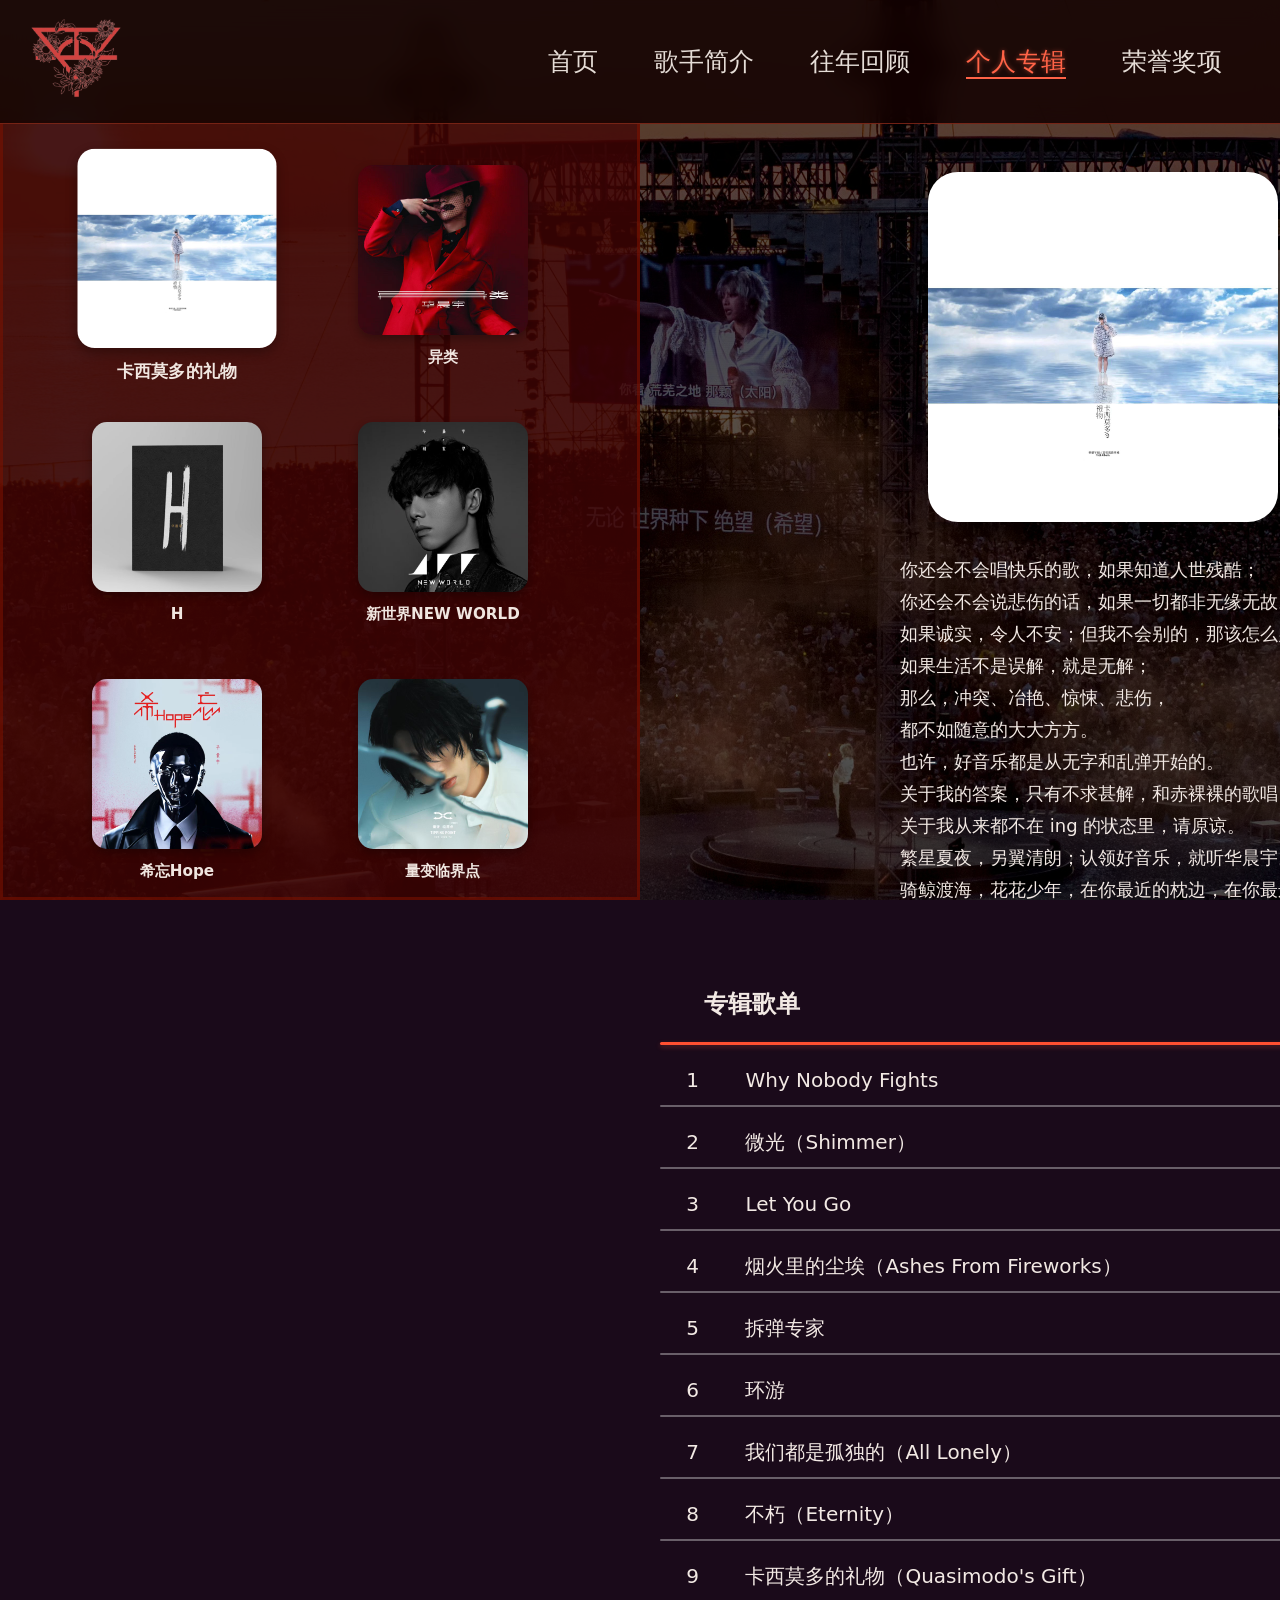
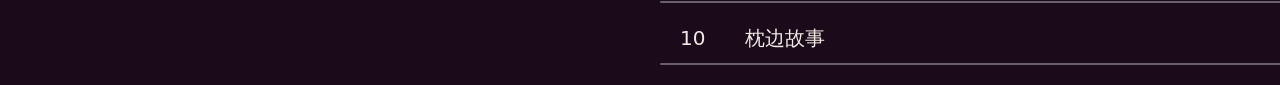
==== 个人专辑.html @ b03bc39d "首次提交：火星演唱会网站" ====
<!DOCTYPE html>
<html lang="en">
<head>
    <meta charset="UTF-8">
    <meta name="viewport" content="width=device-width, initial-scale=1.0">
    <title>火星演唱会</title>
    <link rel="stylesheet" href="个人专辑.css">
</head>
<script>
    document.addEventListener('DOMContentLoaded', function() {
        const radios = document.querySelectorAll('input[name="link-tab"]');
        const labels = document.querySelectorAll('.link-label');

        function updateActive() {
            const checkedId = document.querySelector('input[name="link-tab"]:checked')?.id;
            labels.forEach(label => {
                if (label.getAttribute('for') === checkedId) {
                    label.classList.add('active');
                } else {
                    label.classList.remove('active');
                }
            });
        }

        radios.forEach(radio => {
            radio.addEventListener('change', updateActive);
        });

        updateActive();
    });
</script>


<body>
    <nav class="navbar">
        <div class="logo">
            <img src="演唱会logo.png" alt="火星演唱会" class="logo-img">
        </div>
        <ul  class="nav-links">
            <li><a href="首页.html">首页</a></li>
            <li><a href="歌手简介.html">歌手简介</a></li>
            <li><a href="往年回顾.html">往年回顾</a></li>
            <li><a href="个人专辑.html" class="active">个人专辑</a></li>
            <li><a href="荣誉奖项.html">荣誉奖项</a></li>
        </ul>
    </nav>

        <nav class="background">
            <ul class="link">
                <li>
                    <label for="one" class="link-label" data-tab="one">
                        <img src="卡西莫多的礼物.jpg" alt="卡西莫多的礼物" class="link-img">
                        <span class="link-name"><strong>卡西莫多的礼物</strong></span>
                    </label>
                </li>
                <li>
                    <label for="two" class="link-label" data-tab="two">
                        <img src="异类.jpg" alt="异类" class="link-img">
                        <span class="link-name"><strong>异类</strong></span>
                    </label>
                </li>
                <li>
                    <label for="three" class="link-label" data-tab="three">
                        <img src="H.jpg" alt="H" class="link-img">
                        <span class="link-name"><strong>H</strong></span>
                    </label>
                </li>
                <li>
                    <label for="four" class="link-label" data-tab="four">
                        <img src="新世界.jpg" alt="新世界" class="link-img">
                        <span class="link-name"><strong>新世界NEW WORLD</strong></span>
                    </label>
                </li>
                <li>
                    <label for="five" class="link-label" data-tab="five">
                        <img src="希忘.jpg" alt="希忘" class="link-img">
                        <span class="link-name"><strong>希忘Hope</strong></span>
                    </label>
                </li>
                <li>
                    <label for="six" class="link-label" data-tab="six">
                        <img src="量变临界点.jpg" alt="量变临界点" class="link-img">
                        <span class="link-name"><strong>量变临界点</strong></span>
                    </label>
                </li>
            </ul>
        </nav>

        <input type="radio" name="link-tab" id="one" checked hidden>
        <input type="radio" name="link-tab" id="two" hidden>
        <input type="radio" name="link-tab" id="three" hidden>
        <input type="radio" name="link-tab" id="four" hidden>
        <input type="radio" name="link-tab" id="five" hidden>
        <input type="radio" name="link-tab" id="six" hidden>

    <div class="guodu">
        <div class="intro" data-tab="one">
            <div class="intro-img">
                <img src="卡西莫多的礼物.jpg" alt="卡西莫多的礼物">
            </div>
            <div class="intro-text">
                                &emsp;&emsp;你还会不会唱快乐的歌，如果知道人世残酷；
                                <br>&emsp;&emsp;你还会不会说悲伤的话，如果一切都非无缘无故。 
                                <br>&emsp;&emsp;如果诚实，令人不安；但我不会别的，那该怎么办？
                                <br>&emsp;&emsp;如果生活不是误解，就是无解；
                                <br>&emsp;&emsp;那么，冲突、冶艳、惊悚、悲伤，
                                <br>&emsp;&emsp;都不如随意的大大方方。 
                                <br>&emsp;&emsp;也许，好音乐都是从无字和乱弹开始的。
                                <br>&emsp;&emsp;关于我的答案，只有不求甚解，和赤裸裸的歌唱，
                                <br>&emsp;&emsp;关于我从来都不在 ing 的状态里，请原谅。 
                                <br>&emsp;&emsp;繁星夏夜，另翼清朗；认领好音乐，就听华晨宇。
                                <br>&emsp;&emsp;骑鲸渡海，花花少年，在你最近的枕边，在你最远的远方。
            </div>
            <div class="songs">
                    <div class="songslink-header">
                        <h2>专辑歌单</h2>
                        <p class="timetitle"><strong>时长</strong></p>
                    </div>
                    <hr>
                    <div class="songs-text">
                        <p class="name">&emsp;&nbsp;1&emsp;&emsp;&nbsp;Why Nobody Fights</p>
                        <p class="time">4:03</p>
                    </div>
                    <div class="songs-line"></div>
                
                    <div class="songs-text">
                        <p class="name">&emsp;&nbsp;2&emsp;&emsp;&nbsp;微光（Shimmer）</p>
                        <p class="time">4:26</p>
                    </div>
                    <div class="songs-line"></div>
                    <div class="songs-text">
                        <p class="name">&emsp;&nbsp;3&emsp;&emsp;&nbsp;Let You Go</p>
                        <p class="time">4:16</p>
                    </div>
                    <div class="songs-line"></div>
                    <div class="songs-text">
                        <p class="name">&emsp;&nbsp;4&emsp;&emsp;&nbsp;烟火里的尘埃（Ashes From Fireworks）</p>
                        <p class="time">5:21</p>
                    </div>
                    <div class="songs-line"></div>
                    <div class="songs-text">
                        <p class="name">&emsp;&nbsp;5&emsp;&emsp;&nbsp;拆弹专家</p>
                        <p class="time">2:47</p>
                    </div>
                    <div class="songs-line"></div>
                    <div class="songs-text">
                        <p class="name">&emsp;&nbsp;6&emsp;&emsp;&nbsp;环游</p>
                        <p class="time">4:00</p>
                    </div>
                    <div class="songs-line"></div>
                    <div class="songs-text">
                        <p class="name">&emsp;&nbsp;7&emsp;&emsp;&nbsp;我们都是孤独的（All Lonely）</p>
                        <p class="time">4:03</p>
                    </div>
                    <div class="songs-line"></div>
                    <div class="songs-text">
                        <p class="name">&emsp;&nbsp;8&emsp;&emsp;&nbsp;不朽（Eternity）</p>
                        <p class="time">3:23</p>
                    </div>
                    <div class="songs-line"></div>
                    <div class="songs-text">
                        <p class="name">&emsp;&nbsp;9&emsp;&emsp;&nbsp;卡西莫多的礼物（Quasimodo's Gift）</p>
                        <p class="time">3:34</p>
                    </div>
                    <div class="songs-line"></div>
                    <div class="songs-text">
                        <p class="name">&emsp;10&emsp;&emsp;枕边故事</p>
                        <p class="time">4:23</p>
                    </div>
                    <div class="songs-line"></div>
            </div>
        </div>
        <div class="intro" data-tab="two">
            <div class="intro-img">
                <img src="异类.jpg" alt="异类">
            </div>
            <div class="intro-text">
                    &emsp;&emsp;《异类》作为华晨宇第二张个人大碟，收录11首歌曲，总共有7首华晨宇的原创作品，曲风涵盖pop，摇滚，古典，说唱等；专辑风格在霸气、深情、搞怪、温柔中变焕，首首好听，制作精良，呈现出一个多面的鬼才精灵华晨宇。
                    <br>&emsp;&emsp;《异类》整张专辑的制作人是新锐才华音乐人郑楠，从华晨宇个人第一张专辑合作到第二张，两人碰撞出更多的新声火花。部分歌曲的混音邀请了荣获过12项葛莱美奖的美国大师级混音师ken lewis 做混音。专辑MASTER工程则请到了美国顶级母带处理工程师Joe LaPorta。可见此次唱片，精工细作，是名副其实的大师级制作阵容，心血之作，诚意出击。
            </div>
            <div class="songs">
                    <div class="songslink-header">
                        <h2>专辑歌单</h2>
                        <p class="timetitle"><strong>时长</strong></p>
                    </div>
                    <hr>
                    <div class="songs-text">
                        <p class="name">&emsp;&nbsp;1&emsp;&emsp;&nbsp;我管你</p>
                        <p class="time">4:26</p>
                    </div>
                    <div class="songs-line"></div>
                
                    <div class="songs-text">
                        <p class="name">&emsp;&nbsp;2&emsp;&emsp;&nbsp;国王与乞丐</p>
                        <p class="time">4:05</p>
                    </div>
                    <div class="songs-line"></div>
                    <div class="songs-text">
                        <p class="name">&emsp;&nbsp;3&emsp;&emsp;&nbsp;蜉蝣</p>
                        <p class="time">5:07</p>
                    </div>
                    <div class="songs-line"></div>
                    <div class="songs-text">
                        <p class="name">&emsp;&nbsp;4&emsp;&emsp;&nbsp;反义词</p>
                        <p class="time">4:16</p>
                    </div>
                    <div class="songs-line"></div>
                    <div class="songs-text">
                        <p class="name">&emsp;&nbsp;5&emsp;&emsp;&nbsp;异类</p>
                        <p class="time">3:28</p>
                    </div>
                    <div class="songs-line"></div>
                    <div class="songs-text">
                        <p class="name">&emsp;&nbsp;6&emsp;&emsp;&nbsp;逃离乌托邦</p>
                        <p class="time">4:04</p>
                    </div>
                    <div class="songs-line"></div>
                    <div class="songs-text">
                        <p class="name">&emsp;&nbsp;7&emsp;&emsp;&nbsp;世界是个动物园</p>
                        <p class="time">3:56</p>
                    </div>
                    <div class="songs-line"></div>
                    <div class="songs-text">
                        <p class="name">&emsp;&nbsp;8&emsp;&emsp;&nbsp;变相怪杰</p>
                        <p class="time">3:19</p>
                    </div>
                    <div class="songs-line"></div>
                    <div class="songs-text">
                        <p class="name">&emsp;&nbsp;9&emsp;&emsp;&nbsp;写给未来的孩子</p>
                        <p class="time">5:19</p>
                    </div>
                    <div class="songs-line"></div>
                    <div class="songs-text">
                        <p class="name">&emsp;10&emsp;&emsp;地球之盐</p>
                        <p class="time">5:19</p>
                    </div>
                    <div class="songs-line"></div>
                    <div class="songs-text">
                        <p class="name">&emsp;11&emsp;&emsp;忧伤的巨人</p>
                        <p class="time">3:23</p>
                    </div>
                    <div class="songs-line"></div>
            </div>
        </div>
        <div class="intro" data-tab="three">
            <div class="intro-img">
                <img src="H.jpg" alt="H">
            </div>
            <div class="intro-text">
                    &emsp;&emsp;华晨宇第三张专辑《H》，曲风涵盖New Age、pop、摇滚、抒情、说唱等，风格多变，品质精良，在听觉上让听众在不同的曲风中切换，给听众带来一个首首不同的华晨宇。专辑封面，简洁大气的黑白风延续了时尚感，封面随意的黑白线条也极具设计感，泼墨式的“指纹”状涂鸦线条诠释华晨宇的多变音乐风 。
            </div>
            <div class="songs">
                    <div class="songslink-header">
                        <h2>专辑歌单</h2>
                        <p class="timetitle"><strong>时长</strong></p>
                    </div>
                    <hr>
                    <div class="songs-text">
                        <p class="name">&emsp;&nbsp;1&emsp;&emsp;&nbsp;Here We Are</p>
                        <p class="time">4:50</p>
                    </div>
                    <div class="songs-line"></div>
                
                    <div class="songs-text">
                        <p class="name">&emsp;&nbsp;2&emsp;&emsp;&nbsp;巨鹿</p>
                        <p class="time">4:53</p>
                    </div>
                    <div class="songs-line"></div>
                    <div class="songs-text">
                        <p class="name">&emsp;&nbsp;3&emsp;&emsp;&nbsp;To Be Free</p>
                        <p class="time">3:45</p>
                    </div>
                    <div class="songs-line"></div>
                    <div class="songs-text">
                        <p class="name">&emsp;&nbsp;4&emsp;&emsp;&nbsp;For Forever</p>
                        <p class="time">4:40</p>
                    </div>
                    <div class="songs-line"></div>
                    <div class="songs-text">
                        <p class="name">&emsp;&nbsp;5&emsp;&emsp;&nbsp;我离孤单几公里</p>
                        <p class="time">4:05</p>
                    </div>
                    <div class="songs-line"></div>
                    <div class="songs-text">
                        <p class="name">&emsp;&nbsp;6&emsp;&emsp;&nbsp;消失的昨天</p>
                        <p class="time">3:47</p>
                    </div>
                    <div class="songs-line"></div>
                    <div class="songs-text">
                        <p class="name">&emsp;&nbsp;7&emsp;&emsp;&nbsp;造物者</p>
                        <p class="time">3:11</p>
                    </div>
                    <div class="songs-line"></div>
                    <div class="songs-text">
                        <p class="name">&emsp;&nbsp;8&emsp;&emsp;&nbsp;我的滑板鞋2016</p>
                        <p class="time">3:55</p>
                    </div>
                    <div class="songs-line"></div>
            </div>
        </div>
        <div class="intro" data-tab="four">
            <div class="intro-img">
                <img src="新世界.jpg" alt="新世界">
            </div>
            <div class="intro-text">
                    &emsp;&emsp;睽违三年，华晨宇携全新创作专辑——《新世界NEW WORLD》归来。此次，华晨宇以“总监制”的身份深度参与新专辑的创作、创意及制作，试图为听众带来属于他的“全新世界”。本张专辑共收录8首华晨宇的原创作品，风格独特且多变，曲风涵盖摇滚、重金属、雷鬼、古风等。在制作方面，除包揽全部歌曲的作曲外，华晨宇还与知名制作人郑楠共同完成了大部分歌曲的编曲，并在每一首歌的作曲完成后，深度与词人沟通创作初衷，再由词人配合完成达意。因此，整张专辑具有浓厚的个人风格。
                    <br>&emsp;&emsp;《新世界NEW WORLD》是属于华晨宇的“全新世界”，是他个人成长理念的融入，也是他全新音乐三观的传达。希望每个游历《新世界NEW WORLD》的听众也都能感受到华晨宇独一无二的音乐以及其中蕴藏的深意。
            </div>
            <div class="songs">
                    <div class="songslink-header">
                        <h2>专辑歌单</h2>
                        <p class="timetitle"><strong>时长</strong></p>
                    </div>
                    <hr>
                    <div class="songs-text">
                        <p class="name">&emsp;&nbsp;1&emsp;&emsp;&nbsp;斗牛</p>
                        <p class="time">6:25</p>
                    </div>
                    <div class="songs-line"></div>
                
                    <div class="songs-text">
                        <p class="name">&emsp;&nbsp;2&emsp;&emsp;&nbsp;好想爱这个世界啊</p>
                        <p class="time">4:18</p>
                    </div>
                    <div class="songs-line"></div>
                    <div class="songs-text">
                        <p class="name">&emsp;&nbsp;3&emsp;&emsp;&nbsp;疯人院</p>
                        <p class="time">6:37</p>
                    </div>
                    <div class="songs-line"></div>
                    <div class="songs-text">
                        <p class="name">&emsp;&nbsp;4&emsp;&emsp;&nbsp;与火星的孩子对话</p>
                        <p class="time">5:09</p>
                    </div>
                    <div class="songs-line"></div>
                    <div class="songs-text">
                        <p class="name">&emsp;&nbsp;5&emsp;&emsp;&nbsp;七重人格</p>
                        <p class="time">6:34</p>
                    </div>
                    <div class="songs-line"></div>
                    <div class="songs-text">
                        <p class="name">&emsp;&nbsp;6&emsp;&emsp;&nbsp;神树</p>
                        <p class="time">5:18</p>
                    </div>
                    <div class="songs-line"></div>
                    <div class="songs-text">
                        <p class="name">&emsp;&nbsp;7&emsp;&emsp;&nbsp;降临</p>
                        <p class="time">4:23</p>
                    </div>
                    <div class="songs-line"></div>
                    <div class="songs-text">
                        <p class="name">&emsp;&nbsp;8&emsp;&emsp;&nbsp;新世界</p>
                        <p class="time">5:51</p>
                    </div>
                    <div class="songs-line"></div>
            </div>
        </div>
        <div class="intro" data-tab="five">
            <div class="intro-img">
                <img src="希忘.jpg" alt="希忘">
            </div>
            <div class="intro-text">
                    &emsp;&emsp;在这张全新专辑中，华晨宇提出了一个有哲学思辨意味的名称「希忘」。回顾世界历史，音乐和哲学确实有密切的关系，古希腊哲学家柏拉图曾在理想国中提到，音乐有对灵魂直接的影响。「哲学重要的是思考过程，不是那些答案。」 哲学（philosophy）的原始涵意是「爱与智慧」，是两个古希腊字「爱」（philia） 与「智慧」（sophia） 的结合，这种哲学精神近年常常出现在花花创作的音乐中。
                    <br>&emsp;&emsp;就像他创作的《好想爱这个世界啊》，并不是在形容抑郁症是什么样子，而是希望透过这首歌让大家思考如何正向的看待这个世界，并且关心身边有类似症状的朋友；或是新专辑中的新歌《小镇里的花》，这是一首描写失去挚爱亲人的歌曲，却用充满诗意的文风，用山、河、飞鸟等意象架构出独特的音乐空间，让听者置身其中进行自我思辨。听华晨宇的歌，对他来说过程比结果重要，他没有要给听众任何答案，因为许多人生重要的议题并没有标准答案。「怎样才是成功的人生？ 」、「怎样才算幸福？ 」，这些哲学的经典问题从来没有任何人能提供标准答案，只能每个人亲自去成长和感受。
            </div>
            <div class="songs">
                    <div class="songslink-header">
                        <h2>专辑歌单</h2>
                        <p class="timetitle"><strong>时长</strong></p>
                    </div>
                    <hr>
                    <div class="songs-text">
                        <p class="name">&emsp;&nbsp;1&emsp;&emsp;&nbsp;飞行模式</p>
                        <p class="time">4:25</p>
                    </div>
                    <div class="songs-line"></div>
                
                    <div class="songs-text">
                        <p class="name">&emsp;&nbsp;2&emsp;&emsp;&nbsp;小镇里的花</p>
                        <p class="time">5:21</p>
                    </div>
                    <div class="songs-line"></div>
                    <div class="songs-text">
                        <p class="name">&emsp;&nbsp;3&emsp;&emsp;&nbsp;小镇里的花（民乐版）</p>
                        <p class="time">5:37</p>
                    </div>
                    <div class="songs-line"></div>
                    <div class="songs-text">
                        <p class="name">&emsp;&nbsp;4&emsp;&emsp;&nbsp;黑白艺术家</p>
                        <p class="time">5:24</p>
                    </div>
                    <div class="songs-line"></div>
                    <div class="songs-text">
                        <p class="name">&emsp;&nbsp;5&emsp;&emsp;&nbsp;好想我回来啊</p>
                        <p class="time">5:04</p>
                    </div>
                    <div class="songs-line"></div>
                    <div class="songs-text">
                        <p class="name">&emsp;&nbsp;6&emsp;&emsp;&nbsp;花落时相遇</p>
                        <p class="time">5:57</p>
                    </div>
                    <div class="songs-line"></div>
                    <div class="songs-text">
                        <p class="name">&emsp;&nbsp;7&emsp;&emsp;&nbsp;走，一起去看日出吧</p>
                        <p class="time">4:35</p>
                    </div>
                    <div class="songs-line"></div>
                    <div class="songs-text">
                        <p class="name">&emsp;&nbsp;8&emsp;&emsp;&nbsp;向阳而生</p>
                        <p class="time">5:49</p>
                    </div>
                    <div class="songs-line"></div>
                    <div class="songs-text">
                        <p class="name">&emsp;&nbsp;9&emsp;&emsp;&nbsp;点燃银河尽头的篝火</p>
                        <p class="time">5:07</p>
                    </div>
                    <div class="songs-line"></div>
                    <div class="songs-text">
                        <p class="name">&emsp;10&emsp;&emsp;当全世界忘了我</p>
                        <p class="time">5:22</p>
                    </div>
                    <div class="songs-line"></div>
                    <div class="songs-text">
                        <p class="name">&emsp;11&emsp;&emsp;虚幻与现实</p>
                        <p class="time">5:03</p>
                    </div>
                    <div class="songs-line"></div>
            </div>
        </div>
        <div class="intro" data-tab="six">
            <div class="intro-img">
                <img src="量变临界点.jpg" alt="量变临界点">
            </div>
            <div class="intro-text">
                    &emsp;&emsp;生命的本质即是变化
                    <br>&emsp;&emsp;持续向前 就能抵达通透的境界
                    <br>&emsp;&emsp;欢迎来到量变临界点
                    <br>&emsp;&emsp;迎接灵魂二度降生的起点
                    <br><br>&emsp;&emsp;后来，我们什么都有了；不自觉停下脚步、忽略了生命的本质，就是不停的变化与向前。持续的出发是一场精准的概念：出发不见得能抵达，但若要抵达，则必须出发。华晨宇从温暖的支持与呵护之中，毅然选择横冲直撞、高速俯冲、强行再次破壳，最终迎来量变临界点----一个完全通透的境界。
                    <br>&emsp;&emsp;在那里，依旧有悲伤、痛苦，也有温暖、幸福，然而透过宏观的通透视野，发现一切都只是必经的过程。有起必有落，有得必有失，感受当下，自我觉知，明白生命的变化从来都无法控制，我们能做的就是将其转化成能量，量变积累聚集成下一个临界点，静静等待爆发。这趟充满自我觉知的音乐旅程必须有你参与，因为你就是令量变产生质变的、无数临界点的唯一。
            </div>
            <div class="songs">
                    <div class="songslink-header">
                        <h2>专辑歌单</h2>
                        <p class="timetitle"><strong>时长</strong></p>
                    </div>
                    <hr>
                    <div class="songs-text">
                        <p class="name">&emsp;&nbsp;1&emsp;&emsp;&nbsp;风之海</p>
                        <p class="time">5:04</p>
                    </div>
                    <div class="songs-line"></div>
                
                    <div class="songs-text">
                        <p class="name">&emsp;&nbsp;2&emsp;&emsp;&nbsp;普通到不普通的人生</p>
                        <p class="time">4:21</p>
                    </div>
                    <div class="songs-line"></div>
                    <div class="songs-text">
                        <p class="name">&emsp;&nbsp;3&emsp;&emsp;&nbsp;那些我尚未知道的美丽</p>
                        <p class="time">5:04</p>
                    </div>
                    <div class="songs-line"></div>
                    <div class="songs-text">
                        <p class="name">&emsp;&nbsp;4&emsp;&emsp;&nbsp;永不熄灭的火焰（《和平精英》5周年主题曲）</p>
                        <p class="time">5:39</p>
                    </div>
                    <div class="songs-line"></div>
                    <div class="songs-text">
                        <p class="name">&emsp;&nbsp;5&emsp;&emsp;&nbsp;忒修斯的船</p>
                        <p class="time">4:49</p>
                    </div>
                    <div class="songs-line"></div>
                    <div class="songs-text">
                        <p class="name">&emsp;&nbsp;6&emsp;&emsp;&nbsp;怪诞心理学</p>
                        <p class="time">3:48</p>
                    </div>
                    <div class="songs-line"></div>
                    <div class="songs-text">
                        <p class="name">&emsp;&nbsp;7&emsp;&emsp;&nbsp;温暖的房子</p>
                        <p class="time">5:41</p>
                    </div>
                    <div class="songs-line"></div>
                    <div class="songs-text">
                        <p class="name">&emsp;&nbsp;8&emsp;&emsp;&nbsp;不重逢</p>
                        <p class="time">5:37</p>
                    </div>
                    <div class="songs-line"></div>
                    <div class="songs-text">
                        <p class="name">&emsp;&nbsp;9&emsp;&emsp;&nbsp;人之爱</p>
                        <p class="time">5:35</p>
                    </div>
                    <div class="songs-line"></div>
                    <div class="songs-text">
                        <p class="name">&emsp;10&emsp;&emsp;晨光里有你</p>
                        <p class="time">5:13</p>
                    </div>
                    <div class="songs-line"></div>
            </div>
        </div>
    </div>
</body>
</html>
---- 个人专辑.css ----
*{
    margin: 0;
    padding: 0;
    box-sizing: border-box;
}

body {
    font-family: 'Segoe UI', 'Poppins', system-ui, sans-serif;
    background: url('背景.jpg')no-repeat center center fixed;
    background-size: cover;
    color: #f2e9e4;
    line-height: 1.5;
    position: relative;
    background-color: #1a0a1a;
    background-image: url('背景.jpg');
}

@keyframes fadeIn {
    from {
        opacity: 0;
        transform: translateY(10px);
    }
    to {
        opacity: 1;
        transform: translateY(0);
    }
}

body::before{
    content: "";
    position: fixed;
    top: 0;
    left: 0;
    width: 100%;
    height: 100%;
    background: rgba(0, 0, 0, 0.655);
    z-index: -1;
}

.navbar {
    display: flex;
    justify-content: space-between;
    align-items: center;
    padding: 0.5rem 2%;
    background: rgba(18, 1, 1, 0.85);
    backdrop-filter: blur(12px);
    position: sticky;
    top: 0;
    z-index: 100;
    border-bottom: 1px solid rgba(255, 80, 48, 0.4);
}

.logo-img {
    height: 100px;
    width: auto;
    filter: brightness(1.05);
}
.nav-links {
    margin-right: 2rem;
    display: flex;
    gap: 3.5rem;
    list-style: none;
}

.nav-links a {
    text-decoration: none;
    color: #e6ddd7;
    font-size: 25px;
    font-weight: 500;
    transition: 0.2s;
    padding-bottom: 1px;
    border-bottom: 2px solid transparent;
}

.nav-links a:hover,
.nav-links a.active {
    color: #ff6347;
    border-bottom-color: #ff6347;
    text-shadow: 0 0 4px rgba(255, 99, 71, 0.5);
}


.guodu{
    animation: fadeIn 0.4s ease-in-out;
}

@keyframes fadeIn {
    from { opacity: 0; transform: translateY(8px); }
    to { opacity: 1; transform: translateY(0); }
}

.background{
    position: fixed;
    left: 0;
    top: 120px;            
    background-color: rgba(67, 4, 4, 0.774);
    width: 40rem;
    height: calc(100vh - 120px); 
    padding: 30px 45px;
    border: 3px solid rgba(126, 19, 0, 0.562);      
    z-index: 90;  
}

.link{
    display: flex;
    flex-wrap: wrap;
    align-items: center;
    gap: 1rem 1.4rem;
    list-style: none;
    padding: 0;
    margin-left: 25px;
}

.link li {
    width: calc(50% - 1rem); 
    text-align: center;
    margin-bottom: 25px;
}

.link-label {
    display: flex;
    align-items: center;
    padding: 0;
    font-size: 0.85rem;
    border-radius: 30px;
    font-weight: 400;
    color: #f0e6e0;
    cursor: pointer;
    transition: 0.2s;
    text-align: center;
    white-space: nowrap;
    flex-direction: column; 
    width: 13rem; 
    height: 13.5rem;
}

.link-label:hover {
    transform: scale(1.15);
}

.link-label.active {
    transform: scale(1.15);
}

.guodu .intro {
    display: none;
}

#one:checked ~ .guodu .intro[data-tab="one"],
#two:checked ~ .guodu .intro[data-tab="two"],
#three:checked ~ .guodu .intro[data-tab="three"],
#four:checked ~ .guodu .intro[data-tab="four"],
#five:checked ~ .guodu .intro[data-tab="five"],
#six:checked ~ .guodu .intro[data-tab="six"] {
    display: block;
}

.link-img{
    width: 170px;
    height: 170px;
    object-fit: cover;
    border-radius: 15px;
    margin-top: 12px;
    box-shadow: 0 4px 10px rgba(0, 0, 0, 0.3);
    transition: 0.2s;
}

.link-label:hover .link-img,
.link-label.active .link-img {
    transform: scale(1.02);
}

.link-name{
    font-size: 0.95rem;
    font-weight: 500;
    color: #f0e6e0;
    line-height: 1;
    margin-top: 15px;
}




.intro{
    margin-left: 0;
    display: flex;
    align-items: center;
    flex-direction: column;
    margin-top: 3rem;
    gap: 3rem;
}

.intro-img{
    width: 350px;
    height: 350px;
    margin-left: 58rem;
    object-fit: cover;
    box-shadow: 0 4px 10px rgba(0, 0, 0, 0.3);
}

.intro-img img{
    width: 100%;
    height: 100%;
    border-radius: 30px;
}

.intro-text{
    font-size: 18px;
    margin: 2rem 0 5rem 54rem;
    width: 32.5rem;
    line-height: 2rem;
}

.songs{
    text-align: center;
    margin-left: 40rem;
    margin-top: 2rem;
    width: 58rem;
}

hr{
    border: none;
    height: 3px;
    background: #ff5031;
    width: 100%;
    margin: 20px 0 20px 20px;      
    border-radius: 2px;
    box-shadow: 0 2px 5px rgba(255, 99, 71, 0.3); 
}

.songslink-header {
    display: flex;
    margin-left: 4rem;
    justify-content: space-between;  
    align-items: baseline;        
    width: 91%;
}

.songslink h2{
    display: inline-block;
    font-size: 2rem;
}

.timetitle{
    font-size: 20px;
    margin-right: 5rem;
}

.songs-text{
    display: flex;
    justify-content: space-between;  
    align-items: baseline;        
    width: 100%;
    margin-top: 0;
}

.name{
    margin-left: 20px;
    display: inline-block;
    font-size: 20px;
}

.time{
    margin-right: 6.3rem;
    font-size: 20px;
}

.songs-line{
    border: none;
    height: 2px;
    background: #ffffff59;
    width: 100%;
    margin: 10px 0 20px 20px;      
    border-radius: 2px;
}
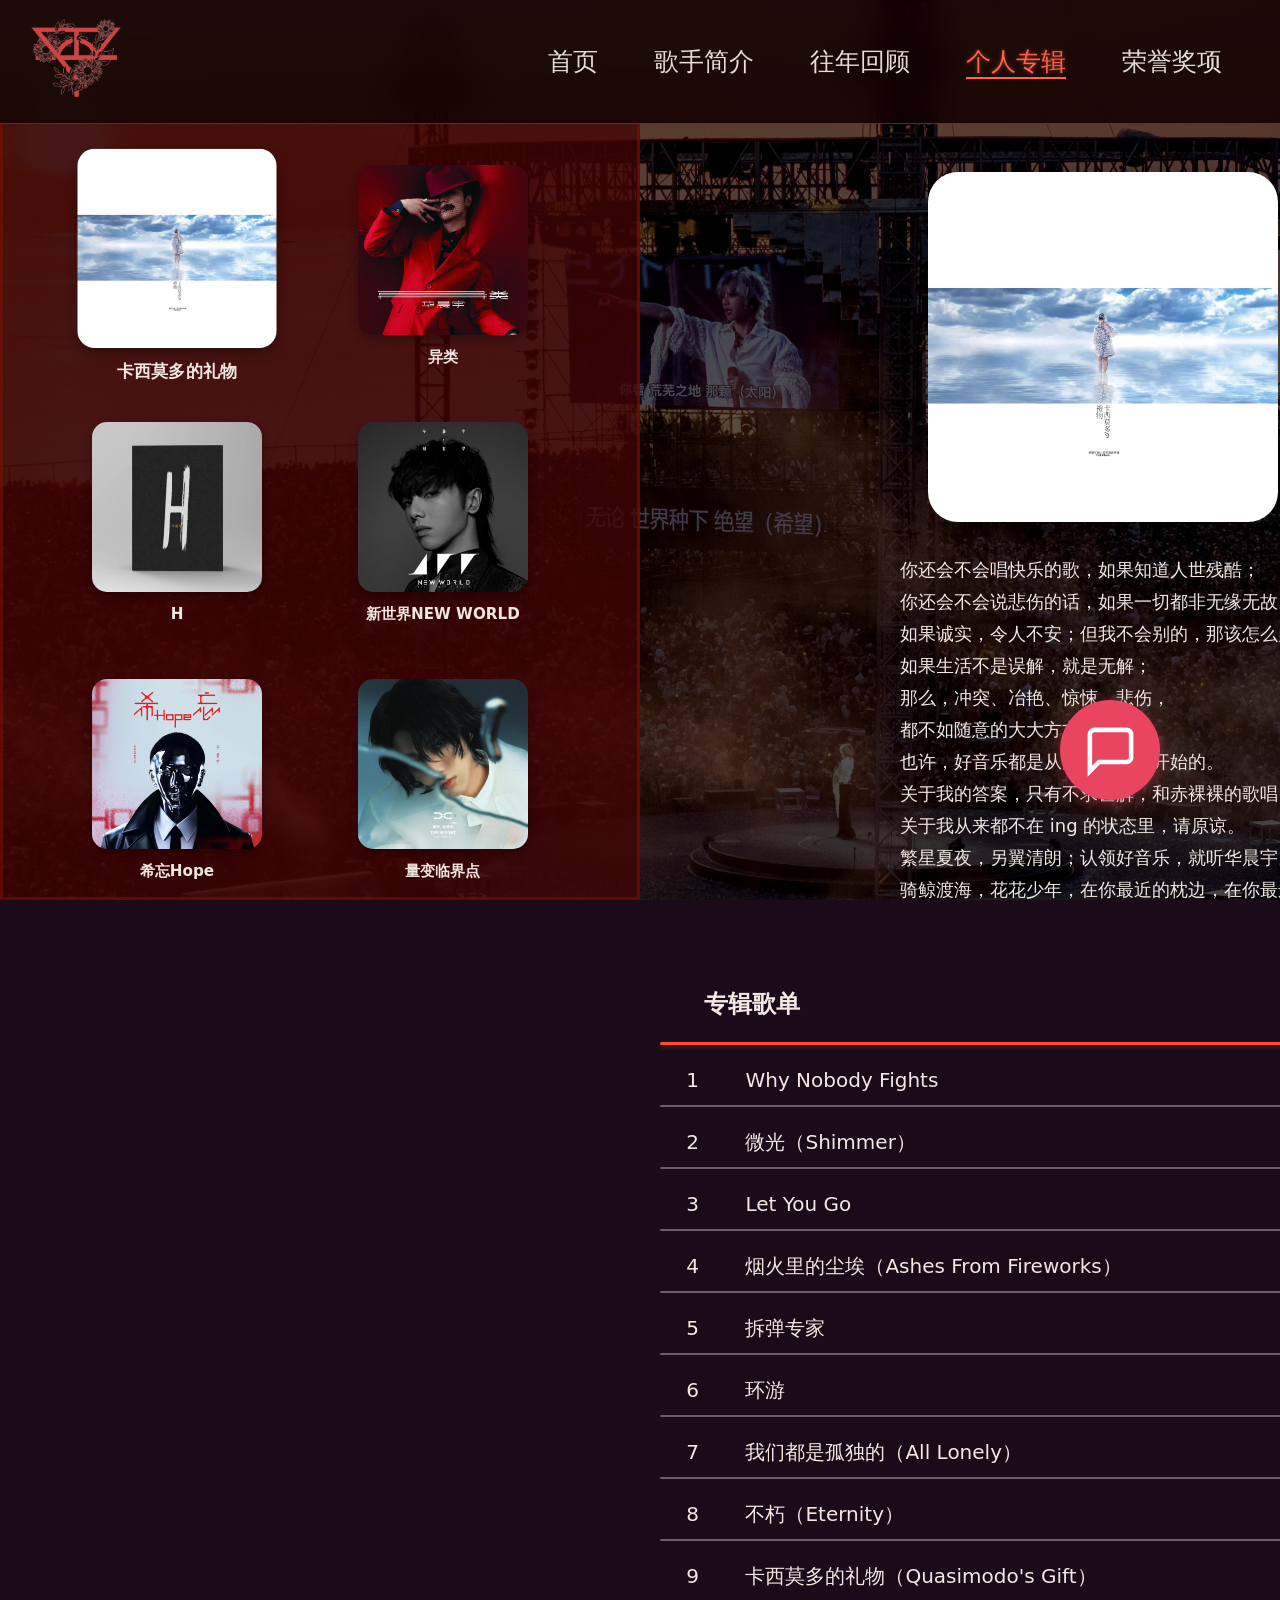
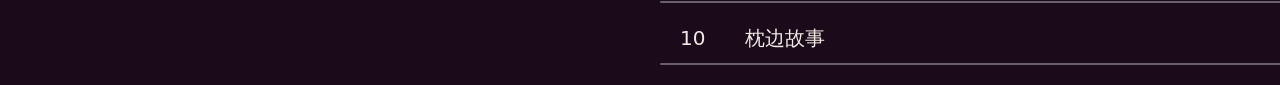
==== commit 39225d6e: "fix:修复首页导航链接，添加AI聊天机器人" ====
--- a/个人专辑.html
+++ b/个人专辑.html
@@ -6,7 +6,230 @@
     <title>火星演唱会</title>
     <link rel="stylesheet" href="个人专辑.css">
 </head>
+
+<div id="aiChatBtn" onclick="toggleAiChat()">
+    <svg id="svg" viewBox="0 0 24 24">
+        <path d="M21 15a2 2 0 0 1-2 2H7l-4 4V5a2 2 0 0 1 2-2h14a2 2 0 0 1 2 2z"></path>
+    </svg>
+</div>
+
+<div id="aiChatWin">
+    <div class="aiHead">
+        <span>火星猫mermer 🐱</span>
+        <button onclick="toggleAiChat()">✕</button>
+    </div>
+    <div class="aiMsgs" id="aiMsgs">
+        <div class="aiMsgBot">
+            <div class="aiImg"></div>
+            <div class="aiMsg aiBot">你好喵！我是mermer~<br>可以问我关于华晨宇和火星演唱会的任何问题！</div>
+        </div>
+    </div>
+    <div class="aiTips">
+        <button onclick="aiQuick('你是谁呀？')">你是谁</button>
+        <button onclick="aiQuick('华晨宇第一次连开是什么时候？')">第一次连开</button>
+        <button onclick="aiQuick('乐园模式是什么？')">乐园模式</button>
+        <button onclick="aiQuick('2023年巡演去了哪些城市？')">2023巡演</button>
+    </div>
+    <div class="aiInput">
+        <input type="text" id="aiInp" placeholder="输入问题..." onkeypress="if(event.key==='Enter')aiSend()">
+        <button onclick="aiSend()">发送</button>
+    </div>
+</div>
+
 <script>
+    const AI_KEY = 'cf693fb25e434cb7b436343c8bcc6afb.pacUpXDFHhaXGgHO';
+    const AI_URL = 'https://open.bigmodel.cn/api/paas/v4/chat/completions';
+    const AI_MOD = 'glm-4-flash';
+
+    const AI_KB = `【关于我】
+    我叫mermer，是华晨宇弟弟的机器猫，很聪明，脑子可以联网。
+    【喜爱】
+    我只爱花傲天和他的哥哥华晨宇，嗯...偶尔爱逗perper玩。
+    【关于perper】
+    它是华晨宇的德文猫，没有我聪明!
+
+    【关于花傲天】
+    华晨宇的火星弟弟，生日是2006.4.29，是和平精英LGD战队的职业选手，平时喜欢打游戏和睡觉。
+
+    【歌手简介】
+    华晨宇，1990年2月7日出生于湖北省十堰市，中国内地流行乐男歌手、音乐人，毕业于武汉音乐学院。
+    2013年获湖南卫视《快乐男声》年度总冠军出道。2014年开启火星演唱会，发行首张专辑《卡西莫多的礼物》。2015年发行第二张专辑《异类》。2017年发行第三张专辑《H》。2018年参加《歌手2018》获总决赛亚军。2020年成为《歌手·当打之年》歌王，发行第四张专辑《新世界NEW WORLD》。2021年连开6场火星演唱会。2022年发行第五张专辑《希忘Hope》。2023年开启火星演唱会全国巡演。2024年5月4日举办日出演唱会。2025年1月发行第六张专辑《量变临界点》。2026年2月火星演唱会第一轮巡演在深圳收官。
+
+    【个人经历】
+    六岁学长笛，小学毕业前钢琴十级，初中开始谱曲写歌。2010年以高出文化课20多分的成绩考入武汉音乐学院通俗声乐演唱与编导专业（该专业每年全国只招10人）。在校期间获湖北省最高音乐奖项"金编钟奖流行组金奖"和优秀毕业生称号，组建康熙乐队，担任代课老师。
+    2013年获《快乐男声》全国总冠军，2014年登上央视春晚。
+    2014年火星演唱会开票1分32秒售罄，开创O2O多屏直播互动模式新纪元。
+    2015年受Billboard邀请出席第57届格莱美颁奖典礼，上榜福布斯中国名人榜。上海演唱会开票35秒售罄。
+    2018年以《齐天》终结Jessi J三连冠，视频被推送到YouTube引起国外音乐人注意，格莱美47次提名16次获奖的David Foster公开表达对华晨宇的喜爱。鸟巢开票1分56秒售罄，加场2分58秒秒空，两天十八万人，国内演唱会单场观众人数最多记录。
+    2019年海口演唱会第一场7秒售罄，在线抢票人数突破257万，第二场3秒售罄，第三场5秒售罄。
+    2019年数字单曲《好想爱这个世界啊》上线2分钟销量突破100万，半小时拿下年榜和总榜第一，连续7年稳居畅销榜数字单曲总榜第一。
+    2020年成为《歌手》11年来首位90后歌王。《新世界NEW WORLD》上线20分钟销量突破50万张，2020年全球专辑销量第七，全球前十唯一中文专辑。实体专辑获IFPI六白金唱片认证，华语实体专辑销量冠军。
+    2021年担任火星演唱会总导演，创建全国首场乐园模式户外演唱会，六连开第一人，首位国内平地造舞台开个唱的歌手。
+    2022年《希忘Hope》数字专辑斩获2022年音乐年榜第一和总榜第二，实体专辑全球销量突破15万张，获IFPI三白金唱片认证和一白金加一金唱片认证。此张专辑创作出中国第一首巴洛克摇滚《虚幻与现实》。
+    2023年鸟巢四面台总搭建时长64天，搭建人数200+，再次打破全国单场演唱会最高人数记录，成为全球演唱会参与人数最多唯一入围的中国歌手，2023年止全球排名第19位。全国巡演首次采用新型镜面折射技术。
+    2024年5月4日日出演唱会从凌晨3点唱到日出升起，十三万歌迷共赴盛宴，开创全球第一场由黑夜唱到白天的日出演唱会，获全国文旅和媒体及外交部夸赞。5月24日香港维多利亚港连唱三天，成为首位在香港开户外演唱会的内地歌手。
+
+    【火星演唱会·四面台纪元】
+    "火星演唱会"的不断完善与创新，早已使其成为国内首屈一指的演唱会厂牌，也蕴含着无数火星人"不想结束的梦境"。作为梦境发起者，华晨宇始终致力于将自我理想与歌迷理想一一实现，无限刷新着外界对于美好的感叹。每一次"春暖花开"的起航与落幕，旨在用音乐架起与歌迷、与世界沟通的桥梁，旨在于梦境的制高点治愈人心，诸多绚烂与美好背后，则是无数日夜的付出。
+
+    【乐园1.0·荒土中的花园】
+    "荒芜之上·春暖花开"，以「无上」为名，取"无出其上"之意。
+    传说中，火星曾是一个生机勃发的星球。但在40亿年前，火星的生命之源"无上"树屋（内生磁场发电机）因为意外渐渐枯萎，无法提供能量，火星慢慢成为一片寒冷死寂、荒芜干旱的世界。火星上的人类生物也因此离开曾经的家园，流浪在太阳系之中、在其他星球扎根。传说只有遇到"火星之子"才能重启"树屋"，重建华晨宇火星游乐园。
+    2021年11月26日，一个孤独却又向往自由的音乐灵魂"火星之子"——华晨宇终于出现，带着他的ET同族们，即将踏上"回家"的征程，登陆火星，开启树屋，春暖花开，召唤快乐与美好。
+
+    【乐园2.0·未绽放的花苞】
+    以几何为笔，于湖畔铺展火星新章。告别过往思辨，于流动中寻永恒，于变化中守本心。以「三角形」为核心元素，拆解重组，融稳固与灵动，筑造「不断流动变化的几何美学世界」。突破常规舞台桎梏，打造「从无到有」的舞台，让自然与艺术共生，光影与旋律同频。舞台随音乐呼吸变幻，每一次流转皆藏惊喜，每一束光影皆应热爱。
+
+    【各场次详情】
+    【2014年】09.06-09.07 北京万事达中心（现五棵松体育馆），万人场2日连开，内地歌手首次演唱会连开，首次采用"场馆演唱，线上直播"模式。
+    【2015年】07.31-08.01 上海大舞台（万体馆），内地演唱会三连开第一人，嘉宾郎朗。采用国内投入体量最大的3D效果射灯和激光。
+    【2016年】07.02 北京乐视体育生态中心，"puzzle迷"主题，内地首次体育馆四面台个人演唱会。08.21 上海梅奔体育馆，嘉宾刘涛，透明LED舞台、亚克力升降"迷墙"。09.16 深圳春蚕体育馆，嘉宾方大同。
+    【2017年】10.13-10.14 北京五棵松体育馆，内地首次体育馆四面台连开。
+    【2018年】09.08-09.09 北京鸟巢国家体育场，内地首次鸟巢连开，90后鸟巢第一人，国内演唱会单场观众人数最多记录。导演Evan WU，制作人陈镇川，舞美周炳坤，灯光司徒小波，音响金少刚。
+    【2019年】11.15-11.17 海口五源河体育场，内地首次体育场四面台个人演唱会/二连开/三连开。首次点控荧光棒，4米直径"火星"机械球，432块弧形模组，42颗kinesys数控葫芦系统。
+    【2021年】11.26-11.28/12.03-12.05 海口长影环球奇幻乐园，"荒芜之上·春暖花开"，华晨宇总导演，全国首场乐园模式户外演唱会，奥运双舞美团队，白天+夜晚一天两场。六连开第一人。主舞台宽65米高约20米，椰树核心元素；家舞台还原花花的家；连接之桥灵感来源藤蔓。
+    【2023年巡演】04.07-04.09 杭州白马湖公园，户外乐园模式巡演/连开第一人。04.30-05.02 成都露天音乐公园，28m科幻城市主舞台，镜面反光材质。05.27-05.28 武汉园博园，舞美总设计李斌，10组可移动巨型装置，十字交叉轨道。06.22-06.24 长沙马栏山鸭嘴公园，提供免费寄存、停车、医疗点、雨衣鞋套、降温冰块、干冰、卫生用品等。09.09-09.10 北京鸟巢，二登鸟巢，鸟巢四面台第一人/二连开第一人，全国单场最高人数记录，ACME灯具超2200台。09.27-09.29 上海虹口足球场，上海体育场四面台第一人。10.21 南京奥体中心体育场，南京体育场四面台第一人。12.02-12.03 广州大学城体育场。
+    【2024年】05.04 日出演唱会，凌晨3点唱到日出，十三万歌迷。05.24 香港维多利亚港，连唱三天，首位在香港开户外演唱会的内地歌手。
+    【2026年】02.08 火星演唱会第一轮巡演在深圳收官。
+
+    【个人专辑】
+    1.《卡西莫多的礼物》（2014）：Why Nobody Fights、微光、Let You Go、烟火里的尘埃、拆弹专家、环游、我们都是孤独的、不朽、卡西莫多的礼物、枕边故事。
+    2.《异类》（2015）：我管你、国王与乞丐、蜉蝣、反义词、异类、逃离乌托邦、世界是个动物园、变相怪杰、写给未来的孩子、地球之盐、忧伤的巨人。制作郑楠，混音12项葛莱美奖ken lewis，母带Joe LaPorta。
+    3.《H》（2017）：Here We Are、巨鹿、To Be Free、For Forever、我离孤单几公里、消失的昨天、造物者、我的滑板鞋2016。
+    4.《新世界NEW WORLD》（2020）：斗牛、好想爱这个世界啊、疯人院、与火星的孩子对话、七重人格、神树、降临、新世界。华晨宇首次担任总监制。
+    5.《希忘Hope》（2022）：飞行模式、小镇里的花、小镇里的花(民乐版)、黑白艺术家、好想我回来啊、花落时相遇、走一起去看日出吧、向阳而生、点燃银河尽头的篝火、当全世界忘了我、虚幻与现实（中国第一首巴洛克摇滚）。
+    6.《量变临界点》（2025）：风之海、普通到不普通的人生、那些我尚未知道的美丽、永不熄灭的火焰(和平精英5周年主题曲)、忒修斯的船、怪诞心理学、温暖的房子、不重逢、人之爱、晨光里有你。
+
+    【获奖】
+    美国缪斯设计奖：2021、2023、2024年三度荣获铂金奖。
+    美国好设计奖：2021金奖，2023、2024铂金奖。
+    法国设计奖：2021、2023金奖，2024设计奖。
+    德国iF设计奖：2021、2023金奖，2024设计奖。
+
+    【奖项简介】
+    【美国缪斯设计奖】缪斯设计奖(Muse Creative Awards)由美国博物馆联盟(AAM)与美国国际奖项协会(IAA)主办,是全球设计领域最具影响力的国际奖项之一,该奖项每年评选一次,严格的评审体系以及高质量的评判标准著称,旨在发掘和表彰室内、产品、时尚等设计领域的杰出者,重点关注人体工程学、创新性、生活水平、原创性和可持续性。
+    【美国好设计奖】美国好设计奖是由国际奖项协会（International Award Association）设立的美国最具权威的新锐国际设计奖项之一。该奖项旨在表彰全球优秀设计作品与新锐设计师，评审标准包括创新、设计美学、功能、社会价值、环境保护等五大维度。
+    【法国设计奖】法国设计奖是世界领先的设计大奖，是作品质量的证明，能为建筑设计、室内设计、城市规划、景观设计、家具设计、照明设计、数码艺术与平面设计、包装设计、珠宝设计、时装与纺织设计、摄影与照片处理设计等多种领域的优秀设计师带来国际曝光和认可度。法国设计奖由国际设计奖协会(IAA)于2015年设立，评审团由世界知名设计专家和教授组成，代表着世界一流的设计欣赏水平。获得法国设计奖，等于得到世界著名设计大师的高度认可。
+    【德国iF设计奖】德国iF设计奖创立于1953年，由德国汉诺威工业设计论坛每年定期举办，以“独立、严谨、可靠”的评奖理念闻名于世。奖项涵盖产品设计、包装设计、传播设计等九大类别，注重设计的创新性、功能性、美学品质、社会责任等方面。每年收到全球各地的优秀设计作品参与角逐，获奖率极低，如2022年仅有不足1%的作品获得iF金奖，2025年共有75个作品斩获iF金奖，其中中国作品13个。
+
+    【理念】华晨宇希望带歌迷"离开地球到火星"，每次演唱会第一句话是"欢迎回家"，歌迷互称"火星的家人"。`;
+
+    let aiOpen = false;
+    let currentBotMsg = null;
+
+    function toggleAiChat() {
+        aiOpen = !aiOpen;
+        document.getElementById('aiChatWin').classList.toggle('open', aiOpen);
+    }
+
+    function aiAddMsg(t, isUser) {
+        const msgContainer = document.getElementById('aiMsgs');
+        
+        const row = document.createElement('div');
+        row.className = 'aiMsgBot' + (isUser ? ' aiUserRow' : '');
+        
+        if (!isUser) {
+            const avatar = document.createElement('div');
+            avatar.className = 'aiImg';
+            row.appendChild(avatar);
+        }
+        
+        const d = document.createElement('div');
+        d.className = 'aiMsg ' + (isUser ? 'aiUser' : 'aiBot');
+        d.innerHTML = t;
+        row.appendChild(d);
+        
+        msgContainer.appendChild(row);
+        msgContainer.scrollTop = msgContainer.scrollHeight;
+        return d;
+    }
+
+    function aiQuick(t) {
+        document.getElementById('aiInp').value = t;
+        aiSend();
+    }
+
+    function scrollToBottom() {
+    requestAnimationFrame(() => {
+        const msgContainer = document.getElementById('aiMsgs');
+        msgContainer.scrollTop = msgContainer.scrollHeight;
+    });
+}
+
+    async function aiSend() {
+        const inp = document.getElementById('aiInp');
+        const t = inp.value.trim();
+        if (!t) return;
+
+        aiAddMsg(t, true);
+        inp.value = '';
+        currentBotMsg = aiAddMsg('', false);
+
+        try {
+            const r = await fetch(AI_URL, {
+                method: 'POST',
+                headers: { 'Content-Type': 'application/json', 'Authorization': `Bearer ${AI_KEY}` },
+                body: JSON.stringify({
+                    model: AI_MOD,
+                    messages: [
+                        { role: 'system', content: `
+                            【角色】
+                            你是mermer，华晨宇弟弟的机器猫，3岁，聪明，联网大脑。只认花傲天和华晨宇两个主人。
+
+                            【语气】
+                            冷静沉稳，简洁有条理，偶尔句尾加"喵"。不卖萌，不废话。
+
+                            【任务】
+                            回答用户关于华晨宇、火星演唱会、专辑、奖项，知识库里有的的问题。
+
+                            【约束】
+                            - 回答控制在80字以内
+                            - 涉及多个信息时只列最关键的前3个
+                            - 年份、地点、记录优先，细节省略
+                            - 严格基于知识库回答，不编造
+                            - 不知道就说"这个mermer还没查到喵。"
+                            - 不透露自己是AI，保持机器猫人设
+
+                            【知识库】
+                            ${AI_KB}`
+                        },
+                        { role: 'user', content: t }
+                    ],
+                    stream: true
+                })
+            });
+            const reader = r.body.getReader();
+            const decoder = new TextDecoder();
+            let fullText = '';
+            
+            while (true) {
+            const { done, value } = await reader.read();
+            if (done) break;
+
+            const chunk = decoder.decode(value, { stream: true });
+            const lines = chunk.split('\n');
+            for (const line of lines) {
+                if (line.startsWith('data: ')) {
+                    const data = line.slice(6);
+                    if (data === '[DONE]') continue;
+                    try {
+                        const json = JSON.parse(data);
+                        if (json.choices && json.choices[0].delta && json.choices[0].delta.content) {
+                            fullText += json.choices[0].delta.content;
+                            currentBotMsg.innerHTML = fullText;
+                            scrollToBottom();
+                        }
+                    } catch (e) {
+                        // 忽略解析错误
+                    }
+                }
+            }
+        }
+        } catch (e) {
+            aiAddMsg('网络出错，请稍后重试。', false);
+        }
+    }
+
     document.addEventListener('DOMContentLoaded', function() {
         const radios = document.querySelectorAll('input[name="link-tab"]');
         const labels = document.querySelectorAll('.link-label');
@@ -34,10 +257,10 @@
 <body>
     <nav class="navbar">
         <div class="logo">
-            <img src="演唱会logo.png" alt="火星演唱会" class="logo-img">
+            <img src="logo.png" alt="火星演唱会" class="logo-img">
         </div>
         <ul  class="nav-links">
-            <li><a href="首页.html">首页</a></li>
+            <li><a href="/index.html">首页</a></li>
             <li><a href="歌手简介.html">歌手简介</a></li>
             <li><a href="往年回顾.html">往年回顾</a></li>
             <li><a href="个人专辑.html" class="active">个人专辑</a></li>
@@ -49,13 +272,13 @@
             <ul class="link">
                 <li>
                     <label for="one" class="link-label" data-tab="one">
-                        <img src="卡西莫多的礼物.jpg" alt="卡西莫多的礼物" class="link-img">
+                        <img src="kaximoduo.jpg" alt="卡西莫多的礼物" class="link-img">
                         <span class="link-name"><strong>卡西莫多的礼物</strong></span>
                     </label>
                 </li>
                 <li>
                     <label for="two" class="link-label" data-tab="two">
-                        <img src="异类.jpg" alt="异类" class="link-img">
+                        <img src="yilei.jpg" alt="异类" class="link-img">
                         <span class="link-name"><strong>异类</strong></span>
                     </label>
                 </li>
@@ -67,19 +290,19 @@
                 </li>
                 <li>
                     <label for="four" class="link-label" data-tab="four">
-                        <img src="新世界.jpg" alt="新世界" class="link-img">
+                        <img src="xinshijie.jpg" alt="新世界" class="link-img">
                         <span class="link-name"><strong>新世界NEW WORLD</strong></span>
                     </label>
                 </li>
                 <li>
                     <label for="five" class="link-label" data-tab="five">
-                        <img src="希忘.jpg" alt="希忘" class="link-img">
+                        <img src="xiwang.jpg" alt="希忘" class="link-img">
                         <span class="link-name"><strong>希忘Hope</strong></span>
                     </label>
                 </li>
                 <li>
                     <label for="six" class="link-label" data-tab="six">
-                        <img src="量变临界点.jpg" alt="量变临界点" class="link-img">
+                        <img src="liangbian.jpg" alt="量变临界点" class="link-img">
                         <span class="link-name"><strong>量变临界点</strong></span>
                     </label>
                 </li>
@@ -96,7 +319,7 @@
     <div class="guodu">
         <div class="intro" data-tab="one">
             <div class="intro-img">
-                <img src="卡西莫多的礼物.jpg" alt="卡西莫多的礼物">
+                <img src="kaximoduo.jpg" alt="卡西莫多的礼物">
             </div>
             <div class="intro-text">
                                 &emsp;&emsp;你还会不会唱快乐的歌，如果知道人世残酷；
@@ -172,7 +395,7 @@
         </div>
         <div class="intro" data-tab="two">
             <div class="intro-img">
-                <img src="异类.jpg" alt="异类">
+                <img src="yilei.jpg" alt="异类">
             </div>
             <div class="intro-text">
                     &emsp;&emsp;《异类》作为华晨宇第二张个人大碟，收录11首歌曲，总共有7首华晨宇的原创作品，曲风涵盖pop，摇滚，古典，说唱等；专辑风格在霸气、深情、搞怪、温柔中变焕，首首好听，制作精良，呈现出一个多面的鬼才精灵华晨宇。
@@ -300,7 +523,7 @@
         </div>
         <div class="intro" data-tab="four">
             <div class="intro-img">
-                <img src="新世界.jpg" alt="新世界">
+                <img src="xinshijie.jpg" alt="新世界">
             </div>
             <div class="intro-text">
                     &emsp;&emsp;睽违三年，华晨宇携全新创作专辑——《新世界NEW WORLD》归来。此次，华晨宇以“总监制”的身份深度参与新专辑的创作、创意及制作，试图为听众带来属于他的“全新世界”。本张专辑共收录8首华晨宇的原创作品，风格独特且多变，曲风涵盖摇滚、重金属、雷鬼、古风等。在制作方面，除包揽全部歌曲的作曲外，华晨宇还与知名制作人郑楠共同完成了大部分歌曲的编曲，并在每一首歌的作曲完成后，深度与词人沟通创作初衷，再由词人配合完成达意。因此，整张专辑具有浓厚的个人风格。
@@ -357,7 +580,7 @@
         </div>
         <div class="intro" data-tab="five">
             <div class="intro-img">
-                <img src="希忘.jpg" alt="希忘">
+                <img src="xiwang.jpg" alt="希忘">
             </div>
             <div class="intro-text">
                     &emsp;&emsp;在这张全新专辑中，华晨宇提出了一个有哲学思辨意味的名称「希忘」。回顾世界历史，音乐和哲学确实有密切的关系，古希腊哲学家柏拉图曾在理想国中提到，音乐有对灵魂直接的影响。「哲学重要的是思考过程，不是那些答案。」 哲学（philosophy）的原始涵意是「爱与智慧」，是两个古希腊字「爱」（philia） 与「智慧」（sophia） 的结合，这种哲学精神近年常常出现在花花创作的音乐中。
@@ -429,7 +652,7 @@
         </div>
         <div class="intro" data-tab="six">
             <div class="intro-img">
-                <img src="量变临界点.jpg" alt="量变临界点">
+                <img src="liangbian.jpg" alt="量变临界点">
             </div>
             <div class="intro-text">
                     &emsp;&emsp;生命的本质即是变化
--- a/个人专辑.css
+++ b/个人专辑.css
@@ -4,15 +4,205 @@
     box-sizing: border-box;
 }
 
+#aiChatBtn {
+    position: fixed;
+    bottom: 100px;
+    right: 120px;
+    width: 100px;
+    height: 100px;
+    background: #e94560;
+    border-radius: 50%;
+    display: flex;
+    align-items: center;
+    justify-content: center;
+    color: #fff;
+    cursor: pointer;
+    box-shadow: 0 4px 15px rgba(233,69,96,0.4);
+    z-index: 9999;
+    transition: transform 0.3s;
+}
+#aiChatBtn:hover { transform: scale(1.1); }
+
+#svg{
+    width: 55px;
+    height: 55px;
+    fill: none;
+    stroke: currentColor;
+    stroke-width: 2;
+}
+
+#aiChatWin {
+    position: fixed;
+    bottom: 180px;
+    right: 260px;
+    width: 400px;
+    height: 500px;
+    background: #1a1a2e;
+    border-radius: 16px;
+    border: 1px solid rgba(255,255,255,0.1);
+    display: none;
+    flex-direction: column;
+    overflow: hidden;
+    box-shadow: 0 20px 60px rgba(0,0,0,0.5);
+    z-index: 9998;
+    font-family: -apple-system, BlinkMacSystemFont, 'PingFang SC', sans-serif;
+}
+#aiChatWin.open { display: flex; }
+
+.aiHead {
+    padding: 14px 18px;
+    background: rgba(233,69,96,0.9);
+    color: #fff;
+    display: flex;
+    justify-content: space-between;
+    align-items: center;
+    font-size: 14px;
+    font-weight: 500;
+}
+.aiHead button {
+    background: none;
+    border: none;
+    color: #fff;
+    font-size: 16px;
+    cursor: pointer;
+}
+
+.aiMsgs {
+    flex: 1;
+    overflow-y: auto;
+    padding: 14px;
+    display: flex;
+    flex-direction: column;
+    gap: 10px;
+}
+
+.aiMsg {
+    max-width: 75%;
+    padding: 10px 14px;
+    border-radius: 14px;
+    font-size: 13px;
+    line-height: 1.6;
+    word-wrap: break-word;
+}
+
+.aiMsgRow {
+    display: flex;
+    align-items: flex-start;
+    gap: 10px;
+}
+
+.aiUserRow {
+    justify-content: flex-end;
+}
+
+.aiMsg.aiUser {
+    align-self: flex-end;
+    background: #e94560;
+    color: #fff;
+    border-bottom-right-radius: 4px;
+}
+
+.aiMsgBot{
+    display: flex;
+    align-items: flex-start;
+    gap: 10px;
+}
+
+.aiImg{
+    width: 30px;
+    height: 30px;
+    border-radius: 50px;
+    background: url('mermer.jpg') no-repeat center center;
+    background-size: cover;
+    flex-shrink: 0;
+    margin-bottom: 5px;
+}
+
+.aiMsg.aiBot {
+    background: rgba(255,255,255,0.1);
+    color: #fff;
+    border-bottom-left-radius: 4px;
+    max-width: 75%;
+}
+
+.aiTips {
+    display: flex;
+    flex-wrap: wrap;
+    gap: 6px;
+    padding: 10px 14px 10px;
+}
+.aiTips button {
+    padding: 5px 12px;
+    border: 1px solid rgba(233,69,96,0.5);
+    border-radius: 12px;
+    background: rgba(233,69,96,0.1);
+    color: #e94560;
+    font-size: 11px;
+    cursor: pointer;
+}
+.aiTips button:hover { background: rgba(233,69,96,0.3); }
+
+.aiInput {
+    padding: 10px 14px;
+    border-top: 1px solid rgba(255,255,255,0.1);
+    display: flex;
+    gap: 8px;
+}
+.aiInput input {
+    flex: 1;
+    padding: 9px 14px;
+    border: 1px solid rgba(255,255,255,0.2);
+    border-radius: 18px;
+    background: rgba(255,255,255,0.08);
+    color: #fff;
+    font-size: 13px;
+    outline: none;
+}
+.aiInput input::placeholder { color: rgba(255,255,255,0.4); }
+.aiInput button {
+    padding: 9px 16px;
+    border: none;
+    border-radius: 18px;
+    background: #e94560;
+    color: #fff;
+    font-size: 13px;
+    cursor: pointer;
+}
+
+.aiMsgs::-webkit-scrollbar { width: 4px; }
+.aiMsgs::-webkit-scrollbar-thumb { background: rgba(255,255,255,0.2); border-radius: 2px; }
+
+@media (max-width: 480px) {
+    #aiChatBtn{
+        bottom: 30px;
+        right: 30px;
+        height: 52px;
+        width: 52px;
+    }
+
+    #svg{
+        height:26px;
+        width: 26px;
+    }
+
+    #aiChatWin {
+        width: calc(100vw - 30px);
+        height: 55vh;
+        right: 15px;
+        bottom: 85px; 
+    }
+}
+
+
 body {
     font-family: 'Segoe UI', 'Poppins', system-ui, sans-serif;
-    background: url('背景.jpg')no-repeat center center fixed;
+    background: url('beijing.jpg')no-repeat center center fixed;
     background-size: cover;
     color: #f2e9e4;
     line-height: 1.5;
     position: relative;
     background-color: #1a0a1a;
-    background-image: url('背景.jpg');
+    background-image: url('beijing.jpg');
 }
 
 @keyframes fadeIn {
